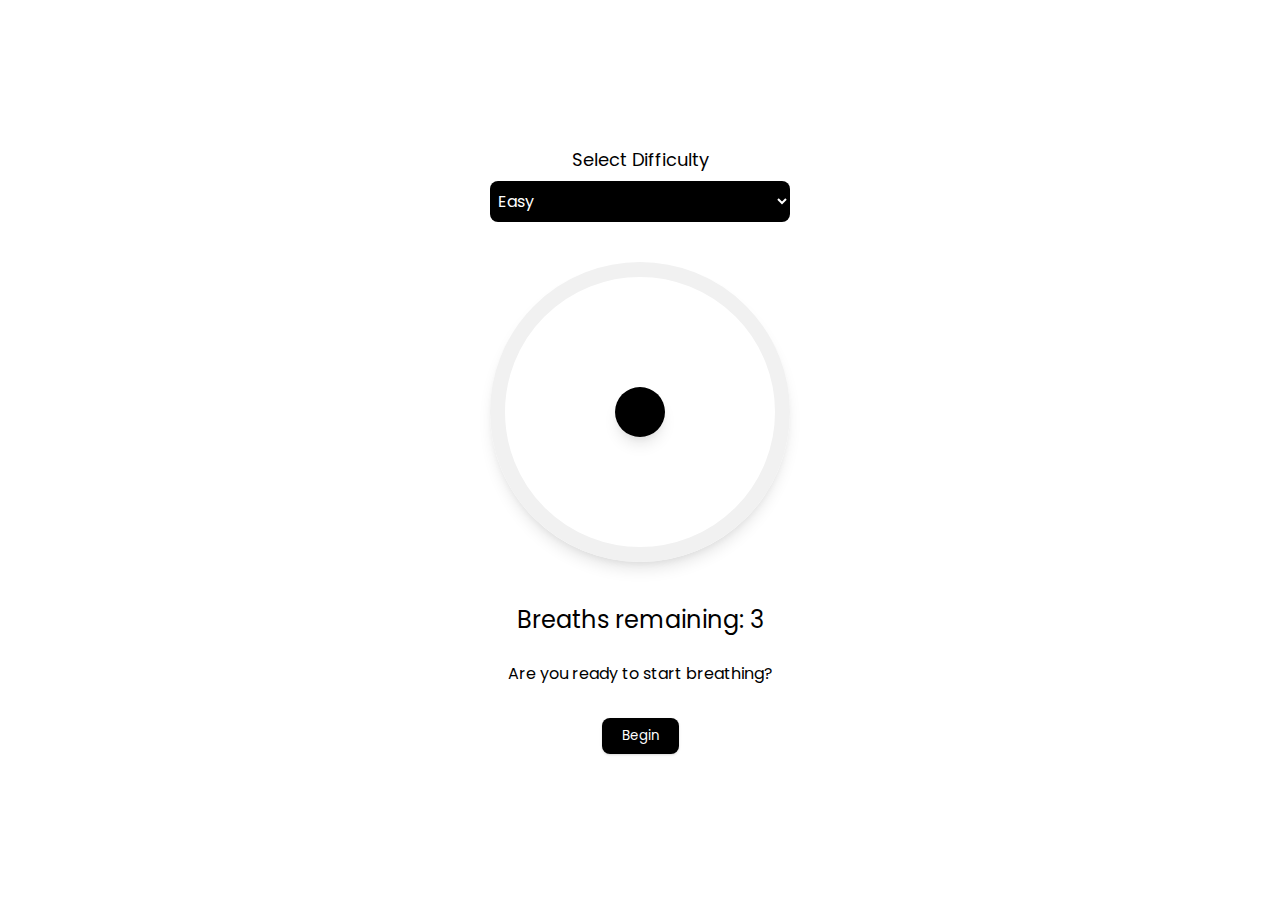
==== games/breathing-game/index.html @ 7c73ddb5 "Add files via upload" ====
<!DOCTYPE html>
<html lang="en">
  <head>
    <meta charset="UTF-8" />
    <meta http-equiv="X-UA-Compatible" content="IE=edge" />
    <meta name="viewport" content="width=device-width, initial-scale=1.0" />
    <link rel="stylesheet" type="text/css" href="styles.css" />
    <title>Meditation Game</title>
  </head>
  <body>
    <div class="input">
      <label>Select Difficulty</label>
      <select class="breath-input">
        <option value="3">Easy</option>
        <option value="5">Intermediate</option>
        <option value="7">Hard</option>
        <option value="9">Extreme</option>
        

      </select>
    </div>
    <div class="circle-wrap">
      <div class="circle-outline"></div>
      <div class="circle-progress"></div>
    </div>
    <p class="breaths">Breaths remaining: <span class="breaths-text">3</span></p>
    <p class="instructions">Are you ready to start breathing?</p>
    <button class="start">Begin</button>
    <script src="script.js"></script>
  </body>
</html>
---- games/breathing-game/styles.css ----
@import url("https://fonts.googleapis.com/css2?family=Poppins:wght@300;400;500&display=swap");

* {
  padding: 0;
  margin: 0;
  box-sizing: border-box;
  font-family: "Poppins", sans-serif;
}

body {
  min-height: 100vh;
  display: flex;
  flex-direction: column;
  justify-content: center;
  align-items: center;
  /* color: #fff; */
  /* background: url("/addpicnamehere.jpg"); */
  background-size: cover;
}

body::after {
  /* content: "";
  position: absolute;
  height: 100%;
  width: 100%;
  background-color: rgba(0, 0, 0, 0.6);
  z-index: -1; */
}

.input {
  display: flex;
  flex-direction: column;
  margin-bottom: 40px;
}

.input label {
  text-align: center;
  font-size: 18px;
  margin-bottom: 8px;
}

.input select {
  border: none;
  border-radius: 8px;
  min-width: 300px;
  font-size: 16px;
  padding: 8px 4px;
  background-color: #000000;
  color: #fff;
}

.input select:focus {
  outline: none;
}

.circle-wrap {
  display: flex;
  flex-direction: column;
  justify-content: center;
  align-items: center;
  position: relative;
  margin-bottom: 40px;
}

.circle-outline {
  width: 300px;
  height: 300px;
  border-radius: 50%;
  background-color: transparent;
  border: 15px solid #f1f1f1;
  box-shadow: 0 10px 15px -3px rgba(0, 0, 0, 0.1), 0 4px 6px -2px rgba(0, 0, 0, 0.05);
}

.circle-progress {
  width: 50px;
  height: 50px;
  position: absolute;
  background-color: #000000;
  border-radius: 50%;
  transition: 4s ease all;
  box-shadow: 0 10px 15px -3px rgba(0, 0, 0, 0.1), 0 4px 6px -2px rgba(0, 0, 0, 0.05);
}

.circle-grow {
  transform: scale(5.3);
}

.breaths {
  text-align: center;
  margin-bottom: 24px;
  font-size: 24px;
}

.instructions {
  text-align: center;
  margin-bottom: 32px;
}

button {
  padding: 8px 20px;
  border-radius: 8px;
  background-color: #000000;
  color: #fff;
  border: none;
  cursor: pointer;
  transition: 0.3s ease all;
  box-shadow: 0 1px 3px 0 rgba(0, 0, 0, 0.1), 0 1px 2px 0 rgba(0, 0, 0, 0.06);
}

button:hover {
  background-color: #f1f1f1;
  color: #000000;
}

.button-inactive {
  pointer-events: none;
  background-color: #969696;
}
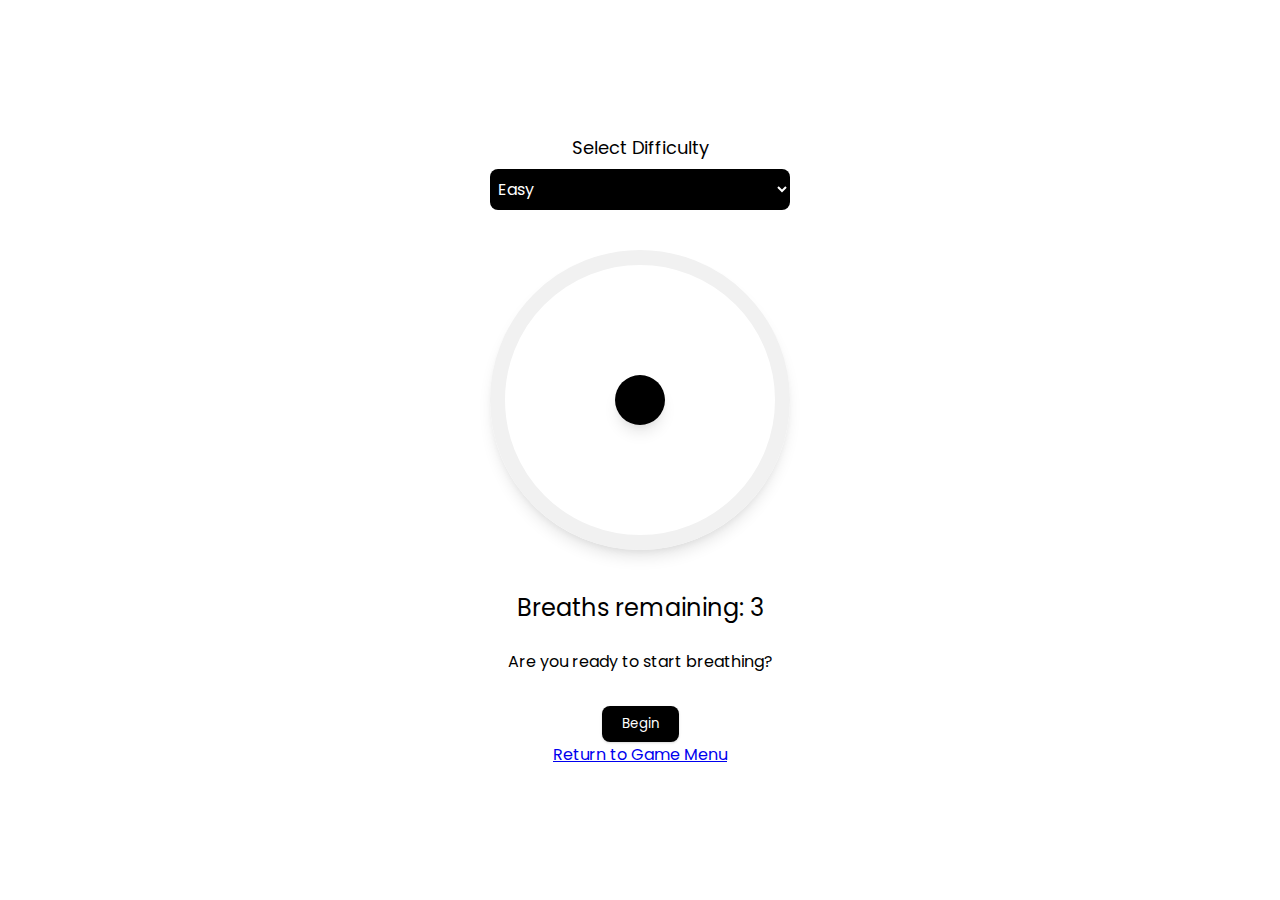
==== commit 1a2b9d0a: "Add files via upload" ====
--- a/games/breathing-game/index.html
+++ b/games/breathing-game/index.html
@@ -27,5 +27,6 @@
     <p class="instructions">Are you ready to start breathing?</p>
     <button class="start">Begin</button>
     <script src="script.js"></script>
+    <a href="games.html">Return to Game Menu</a>
   </body>
 </html>
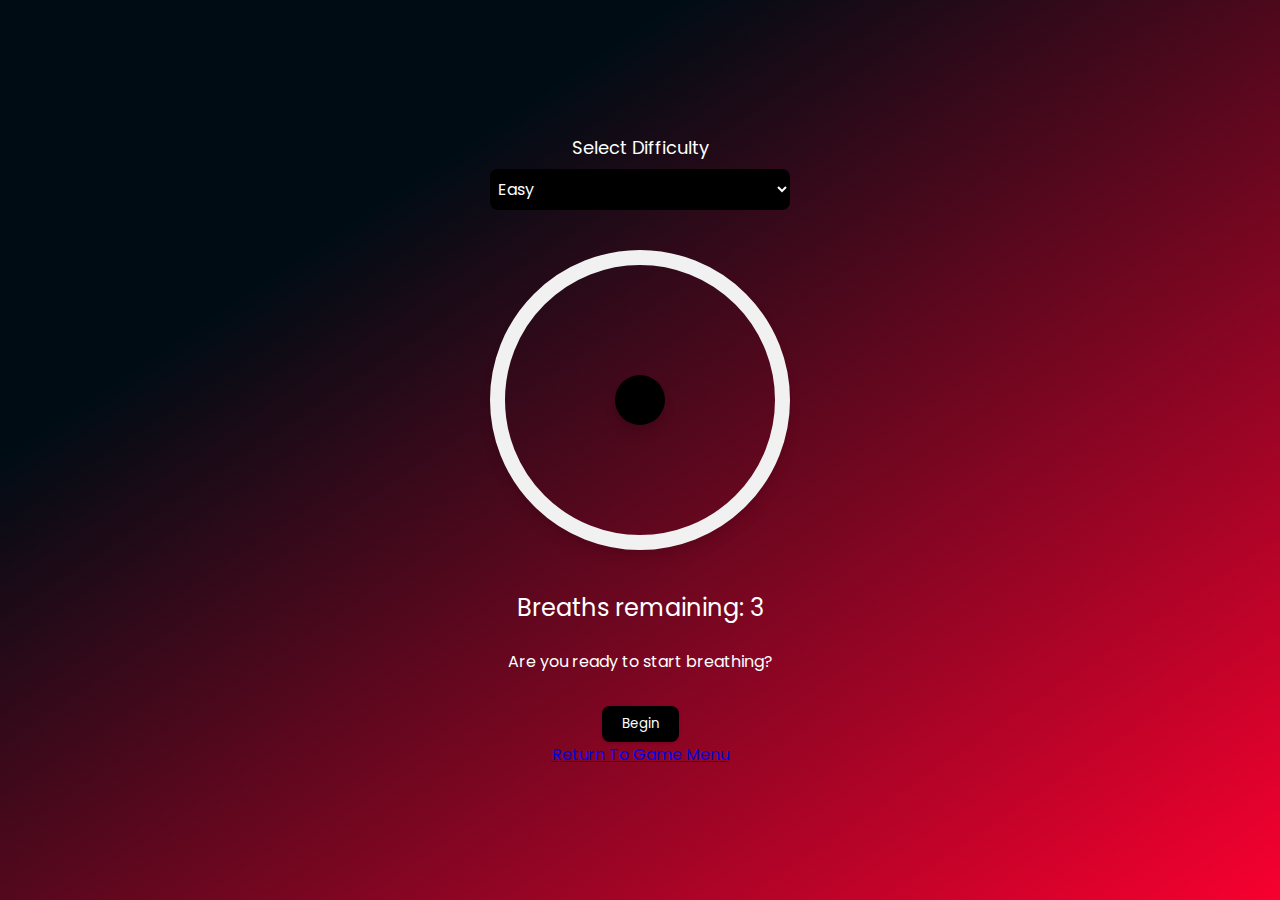
==== commit c061b5d5: "Add files via upload" ====
--- a/games/breathing-game/index.html
+++ b/games/breathing-game/index.html
@@ -27,6 +27,6 @@
     <p class="instructions">Are you ready to start breathing?</p>
     <button class="start">Begin</button>
     <script src="script.js"></script>
-    <a href="games.html">Return to Game Menu</a>
+    <a href="../../games.html">Return To Game Menu</a>
   </body>
 </html>
--- a/games/breathing-game/styles.css
+++ b/games/breathing-game/styles.css
@@ -1,118 +1,155 @@
 @import url("https://fonts.googleapis.com/css2?family=Poppins:wght@300;400;500&display=swap");
 
 * {
-  padding: 0;
-  margin: 0;
-  box-sizing: border-box;
-  font-family: "Poppins", sans-serif;
+    padding: 0;
+    margin: 0;
+    box-sizing: border-box;
+    font-family: "Poppins", sans-serif;
 }
 
 body {
-  min-height: 100vh;
-  display: flex;
-  flex-direction: column;
-  justify-content: center;
-  align-items: center;
-  /* color: #fff; */
-  /* background: url("/addpicnamehere.jpg"); */
-  background-size: cover;
+    min-height: 100vh;
+    display: flex;
+    flex-direction: column;
+    justify-content: center;
+    align-items: center;
+    /* color: #fff; */
+    /* background: url("/addpicnamehere.jpg"); */
+    background-size: cover;
 }
 
-body::after {
-  /* content: "";
+    body::after {
+        /* content: "";
   position: absolute;
   height: 100%;
   width: 100%;
   background-color: rgba(0, 0, 0, 0.6);
   z-index: -1; */
+    }
+
+/* Your first stylesheet's styles start here */
+
+* {
+    margin: 0px;
+    padding: 0px;
+    box-sizing: border-box;
 }
 
-.input {
-  display: flex;
-  flex-direction: column;
-  margin-bottom: 40px;
+body {
+    font-family: 'Inter', sans-serif;
+    color: white;
+    background-color: #f8002f;
+    background-image: linear-gradient(326deg, #f8002f 0%, #000c14 74%);
 }
 
-.input label {
-  text-align: center;
-  font-size: 18px;
-  margin-bottom: 8px;
+img {
+    max-width: 100%;
 }
 
-.input select {
-  border: none;
-  border-radius: 8px;
-  min-width: 300px;
-  font-size: 16px;
-  padding: 8px 4px;
-  background-color: #000000;
-  color: #fff;
+header {
+    position: fixed;
+    z-index: 999;
+    color: white;
+    width: 100%;
+    left: 0px;
+    right: 0px;
+    padding: 25px 0px
 }
 
-.input select:focus {
-  outline: none;
+.br {
+    border-radius: 14px;
 }
 
+/* ... Rest of your first stylesheet's styles ... */
+
+/* Your first stylesheet's styles end here */
+
+.input {
+    display: flex;
+    flex-direction: column;
+    margin-bottom: 40px;
+}
+
+    .input label {
+        text-align: center;
+        font-size: 18px;
+        margin-bottom: 8px;
+    }
+
+    .input select {
+        border: none;
+        border-radius: 8px;
+        min-width: 300px;
+        font-size: 16px;
+        padding: 8px 4px;
+        background-color: #000000;
+        color: #fff;
+    }
+
+        .input select:focus {
+            outline: none;
+        }
+
 .circle-wrap {
-  display: flex;
-  flex-direction: column;
-  justify-content: center;
-  align-items: center;
-  position: relative;
-  margin-bottom: 40px;
+    display: flex;
+    flex-direction: column;
+    justify-content: center;
+    align-items: center;
+    position: relative;
+    margin-bottom: 40px;
 }
 
 .circle-outline {
-  width: 300px;
-  height: 300px;
-  border-radius: 50%;
-  background-color: transparent;
-  border: 15px solid #f1f1f1;
-  box-shadow: 0 10px 15px -3px rgba(0, 0, 0, 0.1), 0 4px 6px -2px rgba(0, 0, 0, 0.05);
+    width: 300px;
+    height: 300px;
+    border-radius: 50%;
+    background-color: transparent;
+    border: 15px solid #f1f1f1;
+    box-shadow: 0 10px 15px -3px rgba(0, 0, 0, 0.1), 0 4px 6px -2px rgba(0, 0, 0, 0.05);
 }
 
 .circle-progress {
-  width: 50px;
-  height: 50px;
-  position: absolute;
-  background-color: #000000;
-  border-radius: 50%;
-  transition: 4s ease all;
-  box-shadow: 0 10px 15px -3px rgba(0, 0, 0, 0.1), 0 4px 6px -2px rgba(0, 0, 0, 0.05);
+    width: 50px;
+    height: 50px;
+    position: absolute;
+    background-color: #000000;
+    border-radius: 50%;
+    transition: 4s ease all;
+    box-shadow: 0 10px 15px -3px rgba(0, 0, 0, 0.1), 0 4px 6px -2px rgba(0, 0, 0, 0.05);
 }
 
 .circle-grow {
-  transform: scale(5.3);
+    transform: scale(5.3);
 }
 
 .breaths {
-  text-align: center;
-  margin-bottom: 24px;
-  font-size: 24px;
+    text-align: center;
+    margin-bottom: 24px;
+    font-size: 24px;
 }
 
 .instructions {
-  text-align: center;
-  margin-bottom: 32px;
+    text-align: center;
+    margin-bottom: 32px;
 }
 
 button {
-  padding: 8px 20px;
-  border-radius: 8px;
-  background-color: #000000;
-  color: #fff;
-  border: none;
-  cursor: pointer;
-  transition: 0.3s ease all;
-  box-shadow: 0 1px 3px 0 rgba(0, 0, 0, 0.1), 0 1px 2px 0 rgba(0, 0, 0, 0.06);
+    padding: 8px 20px;
+    border-radius: 8px;
+    background-color: #000000;
+    color: #fff;
+    border: none;
+    cursor: pointer;
+    transition: 0.3s ease all;
+    box-shadow: 0 1px 3px 0 rgba(0, 0, 0, 0.1), 0 1px 2px 0 rgba(0, 0, 0, 0.06);
 }
 
-button:hover {
-  background-color: #f1f1f1;
-  color: #000000;
-}
+    button:hover {
+        background-color: #f1f1f1;
+        color: #000000;
+    }
 
 .button-inactive {
-  pointer-events: none;
-  background-color: #969696;
+    pointer-events: none;
+    background-color: #969696;
 }
